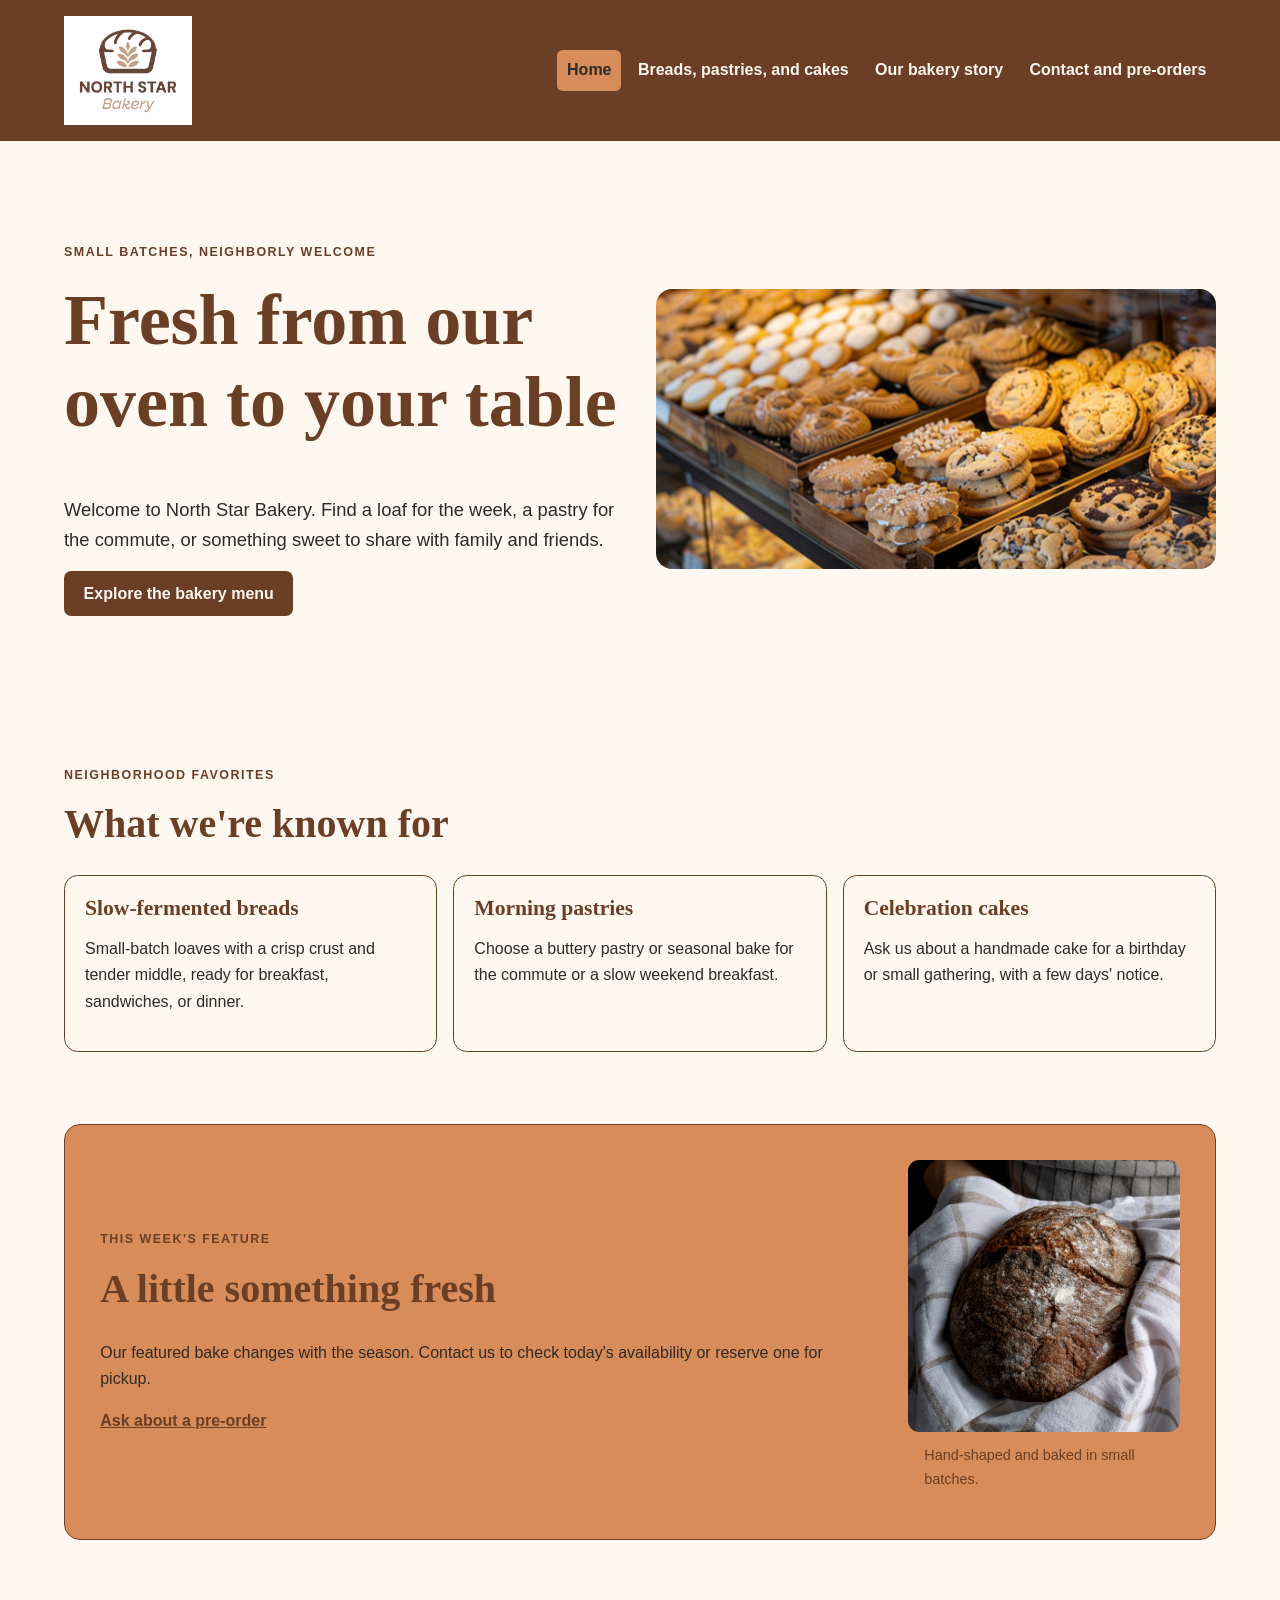
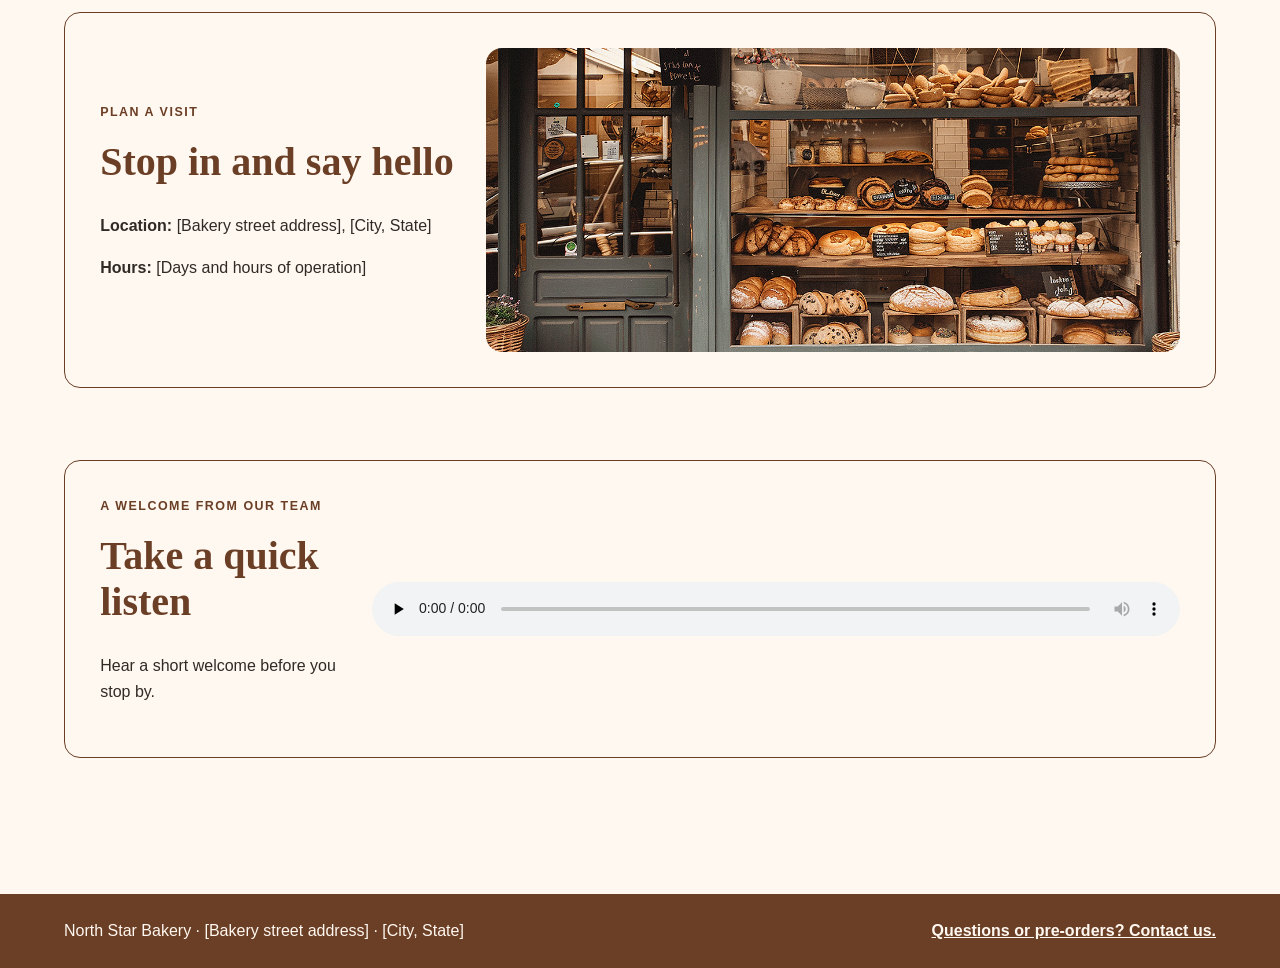
==== index.html @ cf9aaebc "Add files via upload Add bakery website files" ====
<!doctype html>
<html lang="en"><head><meta charset="utf-8"><meta name="viewport" content="width=device-width, initial-scale=1"><meta name="description" content="Meet North Star Bakery and plan a visit."><title>North Star Bakery | Home</title><link rel="stylesheet" href="styles.css"></head>
<body><a class="skip-link" href="#main-content">Skip to main content</a>
<header class="site-header"><div class="container header-inner"><a class="brand" href="index.html" aria-label="North Star Bakery home"><img src="assets/bakery-logo_c.png" alt="North Star Bakery"></a><nav aria-label="Main navigation"><ul class="nav-links"><li><a aria-current="page" href="index.html">Home</a></li><li><a href="products.html">Breads, pastries, and cakes</a></li><li><a href="about.html">Our bakery story</a></li><li><a href="contact.html">Contact and pre-orders</a></li></ul></nav></div></header>
<main id="main-content" class="container">
<section class="hero"><div class="hero-copy"><p class="eyebrow">Small batches, neighborly welcome</p><h1>Fresh from our oven to your table</h1><p class="lead">Welcome to North Star Bakery. Find a loaf for the week, a pastry for the commute, or something sweet to share with family and friends.</p><a class="button" href="products.html">Explore the bakery menu</a></div><div class="hero-image"><picture><source media="(max-width: 38rem)" srcset="assets/bakery-feature-small_c.png"><source srcset="assets/bakery-feature-large_c.png"><img src="assets/bakery-feature-large_c.png" alt="Freshly baked featured item from North Star Bakery"></picture></div></section>
<section class="section"><div class="section-heading"><p class="eyebrow">Neighborhood favorites</p><h2>What we're known for</h2></div><div class="feature-row"><article class="card"><h3>Slow-fermented breads</h3><p>Small-batch loaves with a crisp crust and tender middle, ready for breakfast, sandwiches, or dinner.</p></article><article class="card"><h3>Morning pastries</h3><p>Choose a buttery pastry or seasonal bake for the commute or a slow weekend breakfast.</p></article><article class="card"><h3>Celebration cakes</h3><p>Ask us about a handmade cake for a birthday or small gathering, with a few days' notice.</p></article></div></section>
<section class="section feature-panel"><div><p class="eyebrow">This week's feature</p><h2>A little something fresh</h2><p>Our featured bake changes with the season. Contact us to check today's availability or reserve one for pickup.</p><a class="text-link" href="contact.html">Ask about a pre-order</a></div><figure class="featured-figure"><img src="assets/bakery-signature-loaf_c.png" alt="Golden Signature Loaf with a scored crust"><figcaption>Hand-shaped and baked in small batches.</figcaption></figure></section>
<section class="section visit-panel"><div><p class="eyebrow">Plan a visit</p><h2>Stop in and say hello</h2><p><strong>Location:</strong> [Bakery street address], [City, State]</p><p><strong>Hours:</strong> [Days and hours of operation]</p></div><div class="visit-image"><img src="assets/bakery-storefront_c.png" alt="North Star Bakery storefront entrance"></div></section>
<section class="section audio-panel"><div><p class="eyebrow">A welcome from our team</p><h2>Take a quick listen</h2><p>Hear a short welcome before you stop by.</p></div><audio controls preload="none"><source src="assets/bakery-welcome_c.mp3" type="audio/mpeg">Your browser cannot play this audio. <a href="assets/bakery-welcome_c.mp3">Open the bakery welcome recording.</a></audio></section>
</main><footer class="site-footer"><div class="container footer-inner"><p>North Star Bakery · [Bakery street address] · [City, State]</p><p><a href="contact.html">Questions or pre-orders? Contact us.</a></p></div></footer></body></html>
---- styles.css ----
/* North Star Bakery design: warm palette, clear type, mobile-first layout. */
:root{color-scheme:light;--cream:#FFF8F0;--brown:#6B3E26;--peach:#D88C5A;--charcoal:#2F2A26;--content:72rem;--space:clamp(1rem,3vw,2rem)}
*{box-sizing:border-box}html{scroll-behavior:smooth}body{margin:0;color:var(--charcoal);background:var(--cream);font:1rem/1.65 Arial,Helvetica,sans-serif}
h1,h2,h3{margin:0 0 .7em;color:var(--brown);font-family:Georgia,"Times New Roman",serif;line-height:1.15}h1{font-size:clamp(2.25rem,8vw,4.5rem)}h2{font-size:clamp(1.65rem,4vw,2.5rem)}h3{font-size:1.35rem}p{margin:0 0 1rem}
img,picture,audio{display:block;max-width:100%}img{height:auto}a{color:var(--brown)}a:hover{color:var(--charcoal)}
a:focus-visible,button:focus-visible,input:focus-visible,select:focus-visible,textarea:focus-visible{outline:3px solid var(--peach);outline-offset:3px}
.container{width:min(100% - 2rem,var(--content));margin-inline:auto}.skip-link{position:absolute;inset:.5rem auto auto .5rem;z-index:10;padding:.6rem .9rem;color:var(--cream);background:var(--brown);transform:translateY(-150%)}.skip-link:focus{transform:translateY(0)}
.site-header{color:var(--cream);background:var(--brown)}.header-inner{display:flex;flex-direction:column;align-items:center;gap:1rem;padding-block:1rem}.brand img{width:8rem}
.nav-links{display:flex;flex-wrap:wrap;justify-content:center;gap:.35rem .65rem;margin:0;padding:0;list-style:none}.nav-links a{display:inline-block;padding:.45rem .6rem;border-radius:.35rem;color:var(--cream);text-decoration:none;font-weight:700}.nav-links a:hover,.nav-links a[aria-current=page]{color:var(--charcoal);background:var(--peach)}
main{padding-block:1.5rem 4rem}.hero,.feature-panel,.visit-panel,.audio-panel,.story-panel,.contact-layout{display:flex;flex-direction:column;gap:var(--space)}.hero{align-items:center;padding-block:clamp(2rem,6vw,5rem)}.hero-copy,.hero-image{flex:1 1 0}.eyebrow{color:var(--brown);font-size:.78rem;font-weight:800;letter-spacing:.12em;text-transform:uppercase}.lead{max-width:42rem;font-size:1.15rem}.hero-image img,.visit-image img,.story-image img{width:100%;border-radius:1rem;object-fit:cover}.hero-image img{max-height:28rem}
.button{display:inline-block;padding:.7rem 1.1rem;border:2px solid var(--brown);border-radius:.45rem;color:var(--cream);background:var(--brown);font:700 1rem Arial,Helvetica,sans-serif;text-decoration:none;cursor:pointer}.button:hover{color:var(--charcoal);background:var(--peach)}
.section{margin-block:clamp(2.5rem,6vw,4.5rem)}.section-heading,.page-intro{max-width:52rem;margin-bottom:1.5rem}.feature-row,.product-grid,.team-grid{display:flex;flex-wrap:wrap;gap:1rem}.card{flex:1 1 15rem;min-width:0;padding:1.25rem;border:1px solid var(--brown);border-radius:.85rem;background:var(--cream)}
.product-card{flex:1 1 100%;overflow:hidden;padding:0}.product-card>img,.product-card figure img{width:100%;aspect-ratio:16/10;object-fit:cover}.product-card>div{padding:1.2rem}.product-card figure{margin:0}.product-card figcaption,.featured-figure figcaption,.story-image figcaption{padding:.75rem 1rem;color:var(--brown);font-size:.9rem}.price{color:var(--brown);font-weight:800}
.feature-panel,.visit-panel,.audio-panel,.order-callout{padding:clamp(1.2rem,4vw,2.2rem);border:1px solid var(--brown);border-radius:1rem}.feature-panel,.order-callout{background:var(--peach)}.featured-figure{flex:1 1 17rem;margin:0}.featured-figure img{width:100%;border-radius:.7rem}.text-link{font-weight:800}.visit-panel,.audio-panel{background:var(--cream)}.visit-image{flex:1 1 18rem}.visit-image img{max-height:19rem}.audio-panel audio{width:100%}
.page-intro{padding-block:2rem 1rem}.story-image{flex:1 1 18rem;margin:0}.story-panel>div{flex:1 1 22rem}.order-callout{margin-block:3rem}
.contact-layout{align-items:flex-start}.request-form,.contact-details{width:100%}.request-form fieldset{min-width:0;margin:0;padding:clamp(1rem,4vw,2rem);border:1px solid var(--brown);border-radius:.85rem}.request-form legend{padding-inline:.4rem;color:var(--brown);font:700 1.25rem Georgia,"Times New Roman",serif}.form-grid{display:flex;flex-wrap:wrap;gap:1rem}.form-field{display:flex;flex:1 1 100%;flex-direction:column;gap:.35rem}.form-field label{color:var(--brown);font-weight:700}.form-field input,.form-field select,.form-field textarea{width:100%;padding:.7rem;border:1px solid var(--brown);border-radius:.4rem;color:var(--charcoal);background:var(--cream);font:1rem Arial,Helvetica,sans-serif}.form-note{margin-block:1rem;font-size:.92rem}.contact-details{display:flex;flex-direction:column;gap:1rem}
.site-footer{padding-block:1.5rem;color:var(--cream);background:var(--brown)}.footer-inner{display:flex;flex-direction:column;gap:.5rem}.site-footer p{margin:0}.site-footer a{color:var(--cream);font-weight:700}
@media(min-width:48rem){.header-inner{flex-direction:row;justify-content:space-between}.nav-links{gap:.45rem}.hero,.feature-panel,.visit-panel,.audio-panel,.story-panel,.contact-layout{flex-direction:row;align-items:center}.product-card{flex-basis:calc(50% - .5rem)}.form-field{flex-basis:calc(50% - .5rem)}.form-field-wide{flex-basis:100%}.request-form{flex:1 1 62%}.contact-details{flex:1 1 30%}.footer-inner{flex-direction:row;justify-content:space-between;align-items:center}}
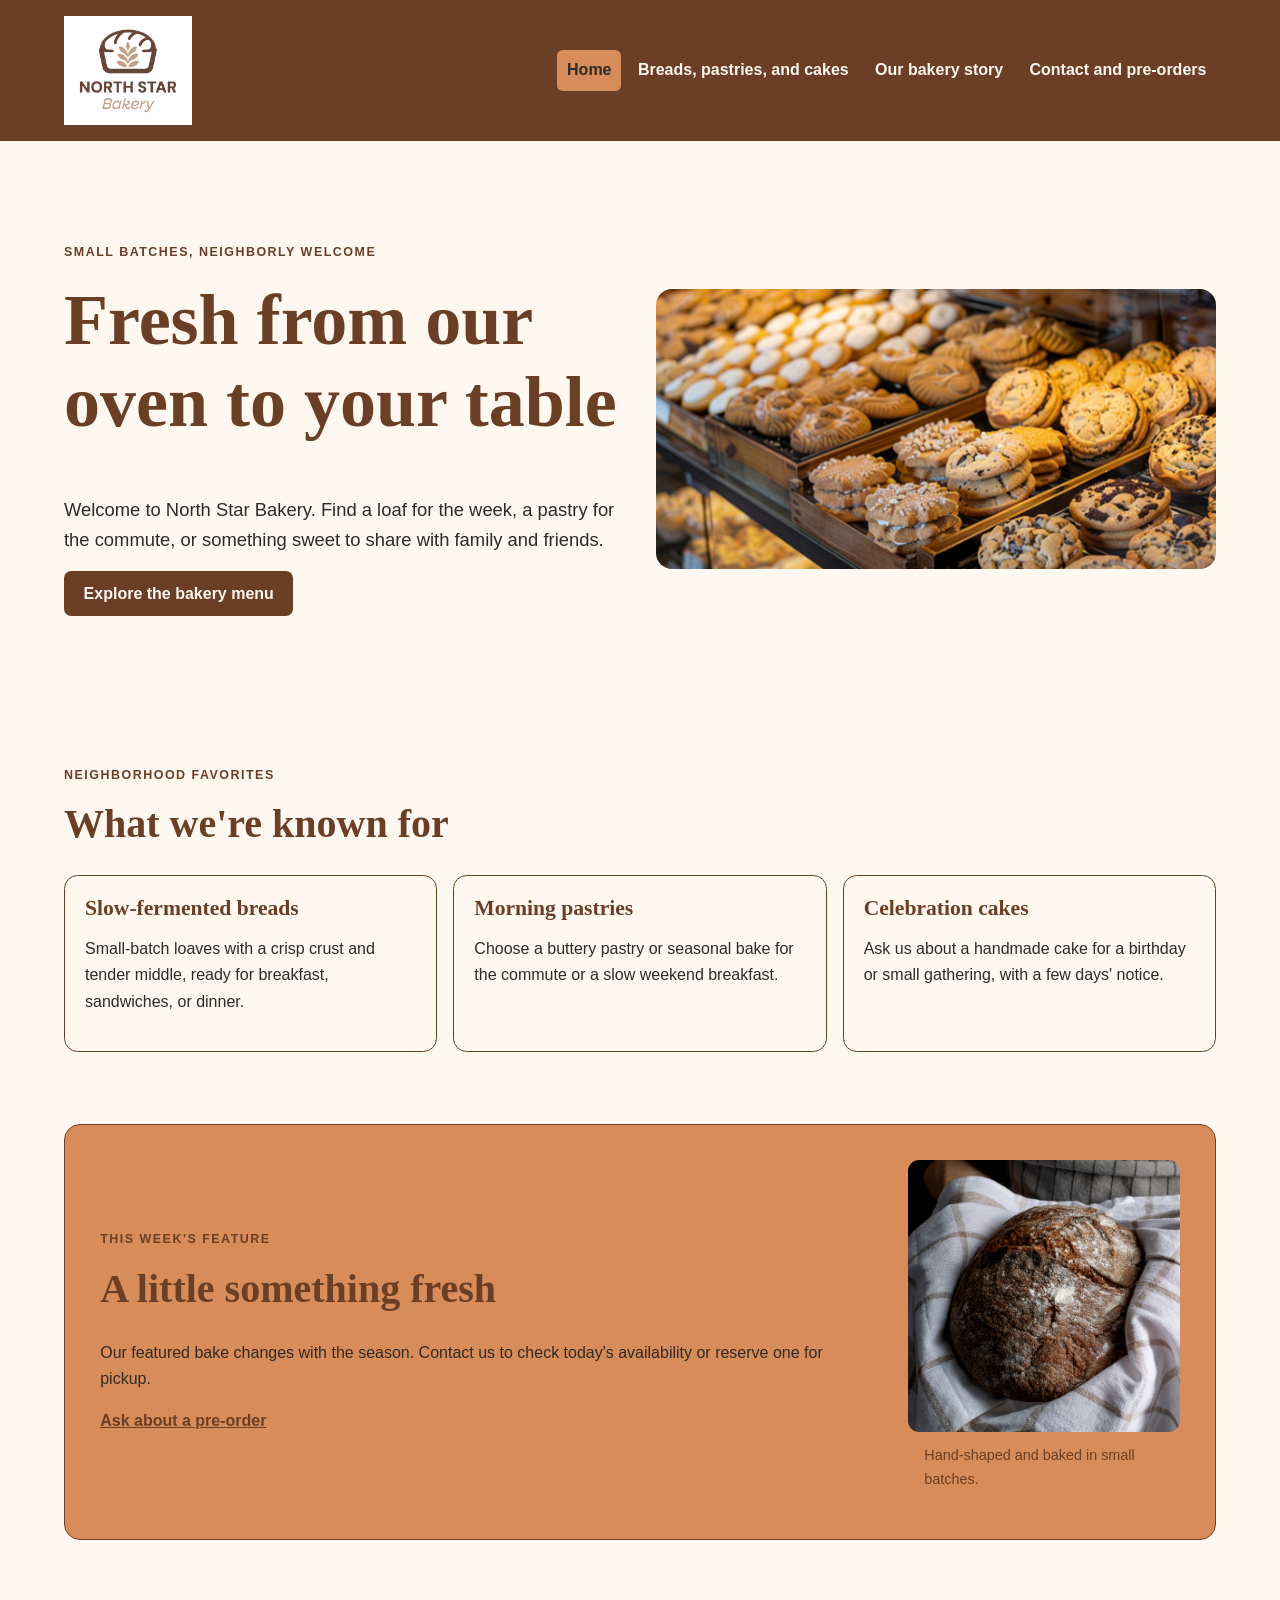
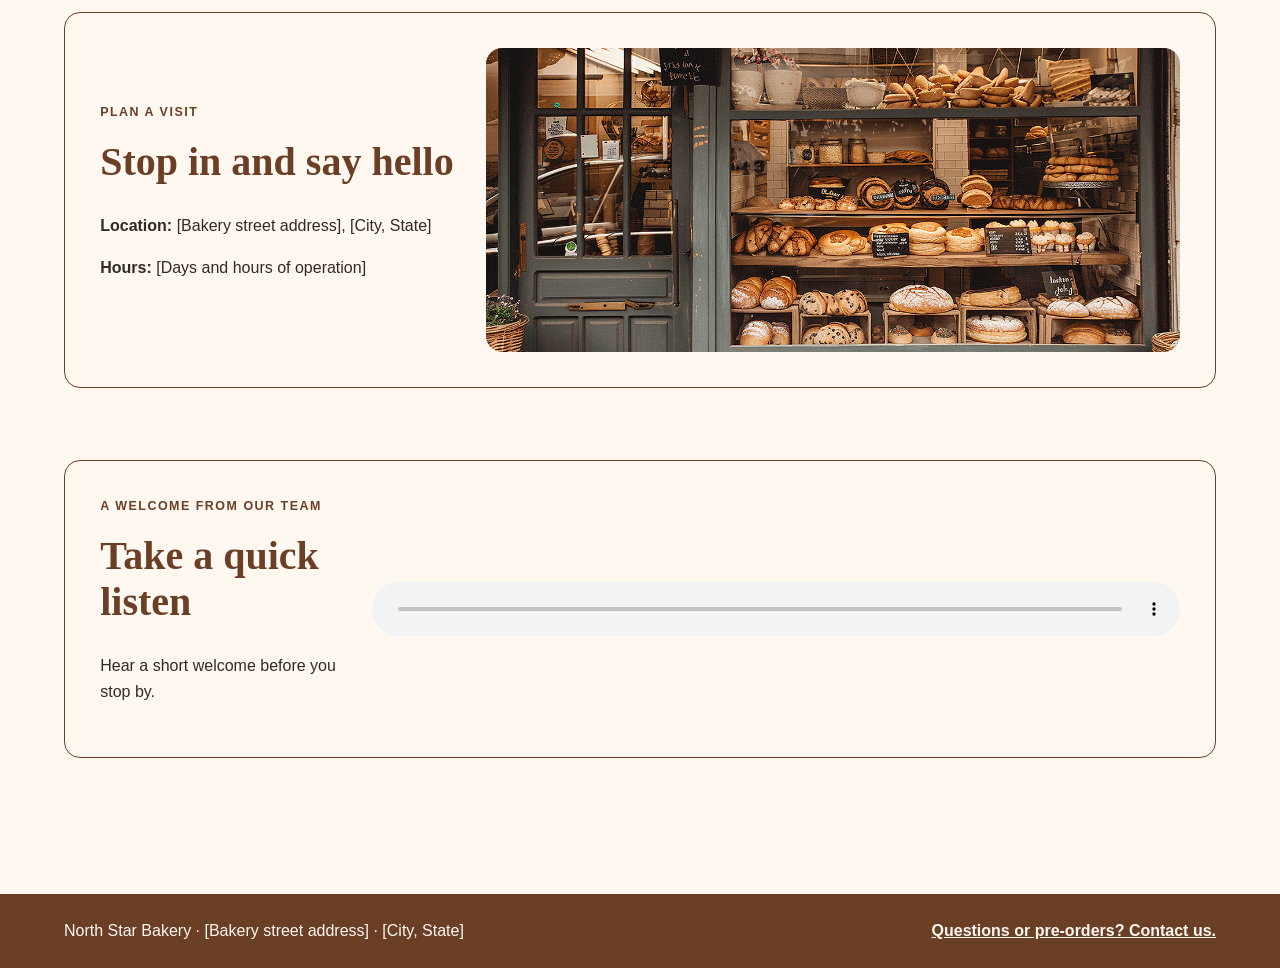
==== commit d66180c9: "Refresh assets for Touchstone 4" ====
--- a/index.html
+++ b/index.html
@@ -1,5 +1,5 @@
 <!doctype html>
-<html lang="en"><head><meta charset="utf-8"><meta name="viewport" content="width=device-width, initial-scale=1"><meta name="description" content="Meet North Star Bakery and plan a visit."><title>North Star Bakery | Home</title><link rel="stylesheet" href="styles.css"></head>
+<html lang="en"><head><meta charset="utf-8"><meta name="viewport" content="width=device-width, initial-scale=1"><meta name="description" content="Meet North Star Bakery and plan a visit."><title>North Star Bakery | Home</title><link rel="stylesheet" href="styles.css?v=4"></head>
 <body><a class="skip-link" href="#main-content">Skip to main content</a>
 <header class="site-header"><div class="container header-inner"><a class="brand" href="index.html" aria-label="North Star Bakery home"><img src="assets/bakery-logo_c.png" alt="North Star Bakery"></a><nav aria-label="Main navigation"><ul class="nav-links"><li><a aria-current="page" href="index.html">Home</a></li><li><a href="products.html">Breads, pastries, and cakes</a></li><li><a href="about.html">Our bakery story</a></li><li><a href="contact.html">Contact and pre-orders</a></li></ul></nav></div></header>
 <main id="main-content" class="container">
--- a/styles.css
+++ b/styles.css
@@ -16,3 +16,10 @@
 .contact-layout{align-items:flex-start}.request-form,.contact-details{width:100%}.request-form fieldset{min-width:0;margin:0;padding:clamp(1rem,4vw,2rem);border:1px solid var(--brown);border-radius:.85rem}.request-form legend{padding-inline:.4rem;color:var(--brown);font:700 1.25rem Georgia,"Times New Roman",serif}.form-grid{display:flex;flex-wrap:wrap;gap:1rem}.form-field{display:flex;flex:1 1 100%;flex-direction:column;gap:.35rem}.form-field label{color:var(--brown);font-weight:700}.form-field input,.form-field select,.form-field textarea{width:100%;padding:.7rem;border:1px solid var(--brown);border-radius:.4rem;color:var(--charcoal);background:var(--cream);font:1rem Arial,Helvetica,sans-serif}.form-note{margin-block:1rem;font-size:.92rem}.contact-details{display:flex;flex-direction:column;gap:1rem}
 .site-footer{padding-block:1.5rem;color:var(--cream);background:var(--brown)}.footer-inner{display:flex;flex-direction:column;gap:.5rem}.site-footer p{margin:0}.site-footer a{color:var(--cream);font-weight:700}
 @media(min-width:48rem){.header-inner{flex-direction:row;justify-content:space-between}.nav-links{gap:.45rem}.hero,.feature-panel,.visit-panel,.audio-panel,.story-panel,.contact-layout{flex-direction:row;align-items:center}.product-card{flex-basis:calc(50% - .5rem)}.form-field{flex-basis:calc(50% - .5rem)}.form-field-wide{flex-basis:100%}.request-form{flex:1 1 62%}.contact-details{flex:1 1 30%}.footer-inner{flex-direction:row;justify-content:space-between;align-items:center}}
+
+/* Touchstone 4: favorites and validation feedback. */
+.favorites-panel{margin-block:1.5rem;padding:1.25rem;border:1px solid var(--brown);border-radius:.85rem;background:#fffdf9}
+.favorites-panel h2{font-size:1.35rem;margin-bottom:.4rem}.favorite-list{display:flex;flex-wrap:wrap;gap:.5rem 1.25rem;margin:.25rem 0 0;padding-left:1.25rem;color:var(--brown);font-weight:700}
+.favorite-button,.text-button{display:inline-block;margin-top:.35rem;padding:.55rem .8rem;border:1px solid var(--brown);border-radius:.4rem;color:var(--brown);background:transparent;font:700 .95rem Arial,Helvetica,sans-serif;cursor:pointer}
+.favorite-button[aria-pressed="true"]{color:var(--cream);background:var(--brown)}.text-button:hover,.favorite-button:hover{background:var(--peach);color:var(--charcoal)}
+.field-error{min-height:1.3em;margin:0;color:#9b2c20;font-size:.9rem;font-weight:700}.form-field input[aria-invalid="true"],.form-field select[aria-invalid="true"],.form-field textarea[aria-invalid="true"]{border:2px solid #9b2c20}.form-status{margin-top:1rem;color:var(--brown);font-weight:700}
